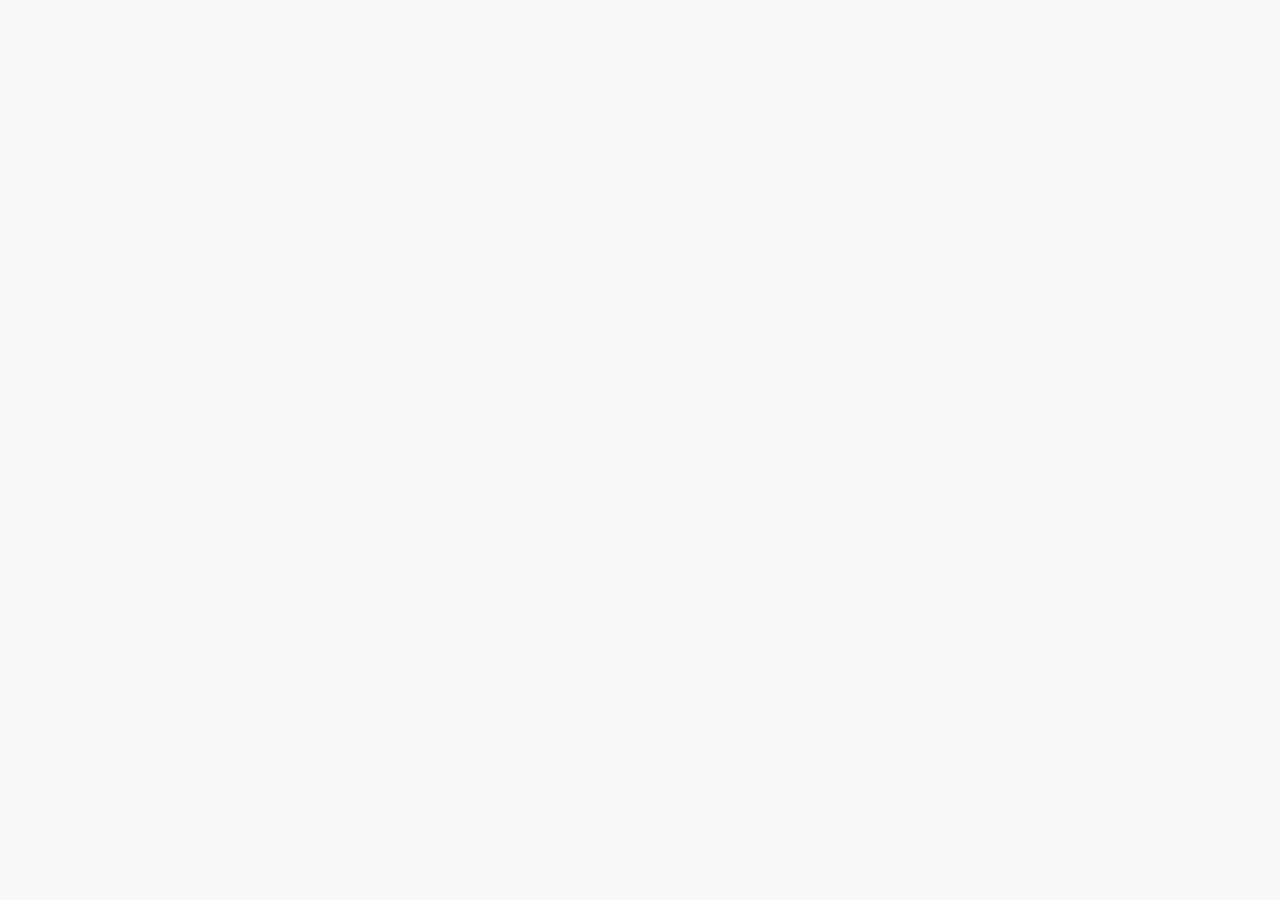
==== a-propos.html @ c0b36836 "update website" ====
<!DOCTYPE html>
<html lang="fr">
<head>
  <meta charset="UTF-8">
  <meta name="viewport" content="width=device-width, initial-scale=1">
  <meta name="description" content="Élan Fitness, salle de sport à Casablanca : musculation, yoga, cardio et boxe fitness avec des coachs diplômés. Réservez votre cours d'essai gratuit.">
  <title>Élan Fitness | Salle de sport à Casablanca</title>

  <link rel="preconnect" href="https://fonts.googleapis.com">
  <link rel="preconnect" href="https://fonts.gstatic.com" crossorigin>
  <link href="https://fonts.googleapis.com/css2?family=Inter:wght@400;500;600&family=Poppins:wght@600;700;800&display=swap" rel="stylesheet">

  <link rel="stylesheet" href="style (2).css">
</head>
---- style (2).css ----
* {
  box-sizing: border-box;
  margin: 0;
  padding: 0;
}

html {
  scroll-behavior: smooth;
}

body {
  font-family: 'Inter', Arial, sans-serif;
  font-size: 16px;
  line-height: 1.5;
  color: #1F2937;
  background-color: #F7F8FA;
}

h1, h2, h3, h4 {
  font-family: 'Poppins', Arial, sans-serif;
  color: #0F1B2D;
}

a {
  color: inherit;
  text-decoration: none;
}

ul {
  list-style: none;
}

img {
  display: block;
  max-width: 100%;
}

a:focus-visible,
button:focus-visible {
  outline: 3px solid #FF6B2C;
  outline-offset: 2px;
}

.conteneur {
  width: 100%;
  max-width: 1200px;
  margin: 0 auto;
  padding: 0 24px;
}

.section {
  padding: 96px 0;
}

.section-blanche {
  background-color: #FFFFFF;
  border-top: 1px solid #E5E7EB;
  border-bottom: 1px solid #E5E7EB;
}

.section-titre {
  max-width: 640px;
  margin: 0 auto 64px;
  text-align: center;
}

.section-titre h2 {
  font-size: 32px;
  margin-bottom: 16px;
}

.section-titre h3 {
  font-size: 26px;
  margin-bottom: 12px;
}

.section-titre p {
  color: #4B5563;
}

.sur-titre {
  font-size: 14px;
  font-weight: 600;
  color: #FF6B2C;
  text-transform: uppercase;
  letter-spacing: 1px;
  margin-bottom: 12px;
}

.bouton {
  display: inline-block;
  padding: 14px 28px;
  border-radius: 8px;
  font-size: 16px;
  font-weight: 600;
  text-align: center;
  cursor: pointer;
}

.bouton-principal {
  background-color: #FF6B2C;
  border: 1px solid #FF6B2C;
  color: #FFFFFF;
}

.bouton-principal:hover {
  background-color: #F05817;
}

.bouton-secondaire {
  background-color: #FFFFFF;
  border: 1px solid #0F1B2D;
  color: #0F1B2D;
}

.bouton-secondaire:hover {
  background-color: #F3F4F6;
}

.cartes {
  display: flex;
  gap: 24px;
}

.carte {
  flex: 1;
  background-color: #FFFFFF;
  border: 1px solid #E5E7EB;
  border-radius: 12px;
  box-shadow: 0 1px 3px rgba(15, 27, 45, 0.08);
}

.icone {
  width: 48px;
  height: 48px;
  background-color: #FFF0EA;
  border-radius: 8px;
  display: flex;
  align-items: center;
  justify-content: center;
}

.icone img {
  width: 24px;
  height: 24px;
}

.icone-petite {
  width: 32px;
  height: 32px;
  border-radius: 50%;
}

.icone-petite img {
  width: 16px;
  height: 16px;
}

.en-tete {
  position: sticky;
  top: 0;
  z-index: 10;
  background-color: #FFFFFF;
  border-bottom: 1px solid #E5E7EB;
}

.en-tete-contenu {
  height: 80px;
  display: flex;
  align-items: center;
  justify-content: space-between;
}

.logo {
  display: flex;
  align-items: center;
  font-family: 'Poppins', Arial, sans-serif;
  font-size: 24px;
  font-weight: 700;
  color: #0F1B2D;
}

.logo::after {
  content: "";
  width: 10px;
  height: 10px;
  margin-left: 8px;
  background-color: #FF6B2C;
  border-radius: 50%;
}

.menu {
  display: flex;
  gap: 32px;
}

.menu a {
  font-weight: 500;
  padding-bottom: 4px;
  border-bottom: 2px solid transparent;
}

.menu a:hover {
  color: #FF6B2C;
}

.menu .lien-actif {
  color: #FF6B2C;
  font-weight: 600;
  border-bottom-color: #FF6B2C;
}

.hero {
  padding: 64px 0 96px;
}

.hero-contenu {
  display: flex;
  align-items: center;
  gap: 32px;
}

.hero-texte {
  flex: 7;
}

.hero-texte h1 {
  font-size: 48px;
  font-weight: 800;
  line-height: 1.2;
  margin-bottom: 24px;
}

.hero-description {
  max-width: 520px;
  font-size: 18px;
  line-height: 1.6;
  color: #4B5563;
  margin-bottom: 32px;
}

.boutons {
  display: flex;
  flex-wrap: wrap;
  gap: 16px;
}

.hero-image {
  flex: 5;
  min-width: 0;
  height: 400px;
  object-fit: cover;
  border-radius: 16px;
  border: 1px solid #E5E7EB;
  box-shadow: 0 10px 25px rgba(15, 27, 45, 0.15);
}

.chiffres {
  display: flex;
  margin-top: 64px;
  padding: 32px;
  background-color: #FFFFFF;
  border: 1px solid #E5E7EB;
  border-radius: 12px;
  box-shadow: 0 1px 3px rgba(15, 27, 45, 0.08);
}

.chiffre {
  flex: 1;
  text-align: center;
  font-weight: 500;
  color: #0F1B2D;
}

.chiffre + .chiffre {
  border-left: 1px solid #E5E7EB;
}

.chiffre-nombre {
  font-family: 'Poppins', Arial, sans-serif;
  font-size: 36px;
  font-weight: 800;
  color: #FF6B2C;
}

.carte-avantage {
  padding: 24px;
  background-color: #F7F8FA;
  box-shadow: none;
}

.carte-avantage .icone {
  margin-bottom: 20px;
}

.carte-avantage h3 {
  font-size: 20px;
  margin-bottom: 8px;
}

.carte-avantage p {
  color: #4B5563;
  line-height: 1.6;
}

.apropos-contenu {
  display: flex;
  align-items: center;
  gap: 64px;
}

.apropos-texte {
  flex: 7;
}

.apropos-texte h2 {
  font-size: 36px;
  line-height: 1.2;
  margin-bottom: 20px;
}

.apropos-texte p {
  color: #4B5563;
  line-height: 1.7;
  margin-bottom: 16px;
}

.valeurs {
  display: flex;
  gap: 16px;
  margin-top: 32px;
}

.valeur {
  flex: 1;
  display: flex;
  align-items: center;
  gap: 12px;
  padding: 12px 16px;
  background-color: #FFFFFF;
  border: 1px solid #E5E7EB;
  border-radius: 12px;
  font-family: 'Poppins', Arial, sans-serif;
  font-size: 14px;
  font-weight: 600;
  color: #0F1B2D;
}

.apropos-image {
  flex: 5;
  min-width: 0;
  height: 360px;
  object-fit: cover;
  border-radius: 16px;
  box-shadow: 0 10px 25px rgba(15, 27, 45, 0.15);
}

.carte-programme {
  display: flex;
  flex-direction: column;
  overflow: hidden;
}

.carte-programme > img {
  width: 100%;
  height: 200px;
  object-fit: cover;
}

.programme-corps {
  flex: 1;
  display: flex;
  flex-direction: column;
  padding: 20px;
}

.programme-corps h3 {
  font-size: 20px;
  margin-bottom: 8px;
}

.programme-corps p {
  font-size: 15px;
  color: #4B5563;
}

.etiquette {
  align-self: flex-start;
  padding: 4px 10px;
  margin-bottom: 12px;
  border-radius: 6px;
  font-size: 12px;
  font-weight: 600;
}

.etiquette-orange {
  background-color: #FFEDE5;
  color: #C2410C;
}

.etiquette-bleue {
  background-color: #DBEAFE;
  color: #1D4ED8;
}

.etiquette-verte {
  background-color: #D1FAE5;
  color: #047857;
}

.programme-corps .duree {
  display: flex;
  align-items: center;
  gap: 8px;
  margin-top: auto;
  padding-top: 16px;
  border-top: 1px solid #E5E7EB;
  font-size: 13px;
  font-weight: 600;
  color: #0F1B2D;
}

.programme-corps h3 + p {
  margin-bottom: 16px;
}

.duree img {
  width: 16px;
  height: 16px;
}

.formules {
  margin-top: 96px;
}

.formule {
  position: relative;
  display: flex;
  flex-direction: column;
  padding: 28px;
}

.formule h4 {
  font-size: 20px;
}

.prix {
  margin: 8px 0 16px;
  font-family: 'Poppins', Arial, sans-serif;
  font-size: 30px;
  font-weight: 800;
  color: #FF6B2C;
}

.prix span {
  font-family: 'Inter', Arial, sans-serif;
  font-size: 16px;
  font-weight: 500;
  color: #4B5563;
}

.prix-note {
  margin: -8px 0 16px;
  font-size: 13px;
  color: #4B5563;
}

.formule-liste {
  flex: 1;
  margin-bottom: 24px;
}

.formule-liste li {
  padding-left: 28px;
  margin-bottom: 12px;
  font-size: 15px;
  background-image: url('img/icone-check.svg');
  background-repeat: no-repeat;
  background-position: left center;
  background-size: 16px;
}

.formule .bouton {
  display: block;
}

.formule-populaire {
  border: 2px solid #FF6B2C;
  box-shadow: 0 10px 25px rgba(255, 107, 44, 0.2);
}

.badge-populaire {
  position: absolute;
  top: -14px;
  left: 50%;
  transform: translateX(-50%);
  padding: 4px 14px;
  background-color: #FF6B2C;
  border-radius: 999px;
  font-size: 12px;
  font-weight: 700;
  text-transform: uppercase;
  color: #FFFFFF;
}

.pied-de-page {
  padding: 48px 0 32px;
  background-color: #0F1B2D;
  color: #FFFFFF;
}

.pied-haut {
  display: flex;
  justify-content: space-between;
  align-items: flex-start;
  padding-bottom: 32px;
  border-bottom: 1px solid rgba(255, 255, 255, 0.15);
}

.logo-clair {
  color: #FFFFFF;
}

.slogan {
  margin-top: 8px;
  font-size: 14px;
  font-style: italic;
  color: #CBD5E1;
}

.menu-pied {
  gap: 24px;
}

.menu-pied a {
  font-size: 14px;
  font-weight: 400;
  color: #E2E8F0;
}

.pied-bas {
  display: flex;
  justify-content: space-between;
  margin-top: 24px;
  font-size: 13px;
  color: #94A3B8;
}
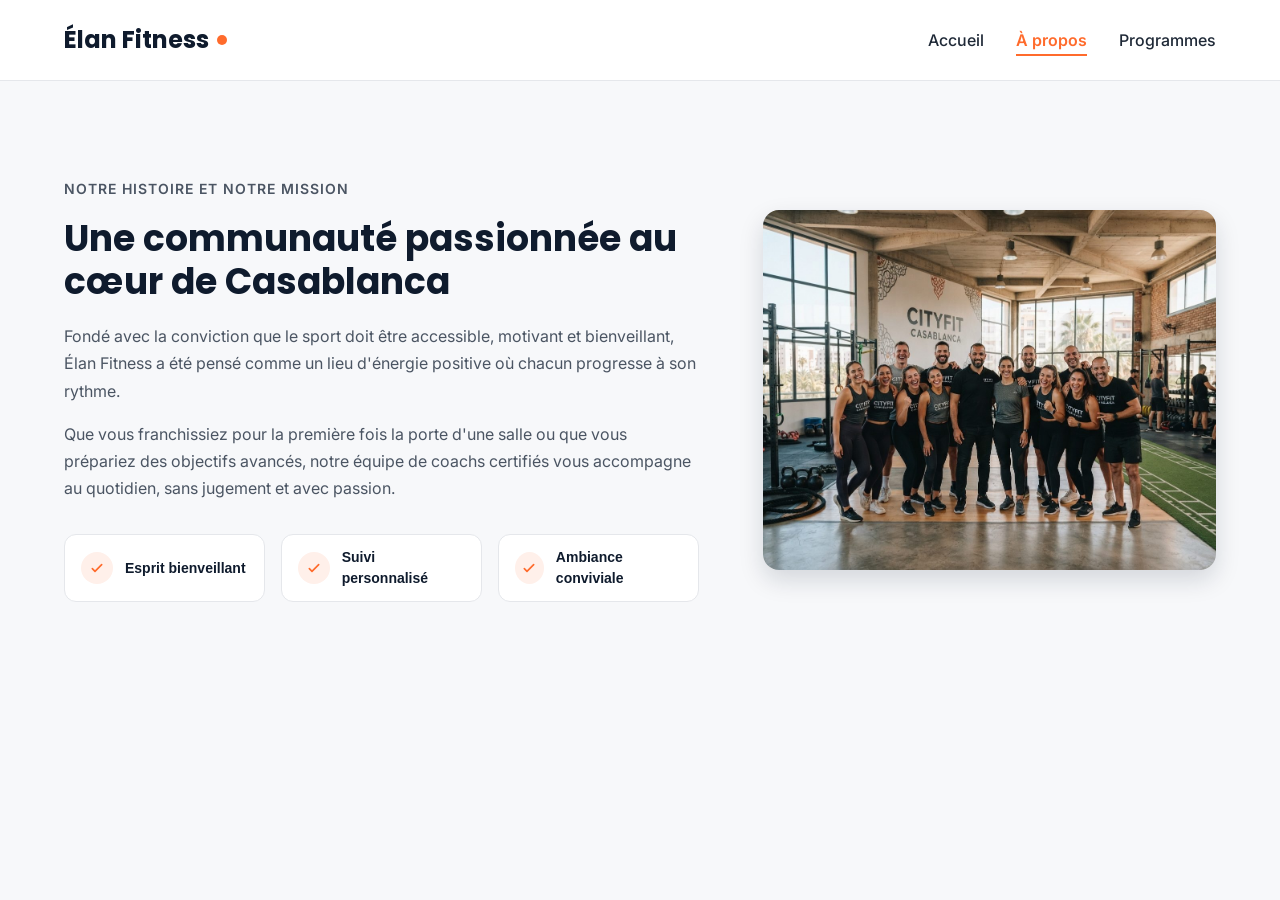
==== commit a635032d: "next step" ====
--- a/a-propos.html
+++ b/a-propos.html
@@ -9,6 +9,61 @@
   <link rel="preconnect" href="https://fonts.googleapis.com">
   <link rel="preconnect" href="https://fonts.gstatic.com" crossorigin>
   <link href="https://fonts.googleapis.com/css2?family=Inter:wght@400;500;600&family=Poppins:wght@600;700;800&display=swap" rel="stylesheet">
+  <link rel="stylesheet" href="style (2).css">
 
-  <link rel="stylesheet" href="style (2).css">
-</head>+</head>
+
+<body>
+      <header class="en-tete">
+    
+    <div class="conteneur en-tete-contenu">
+      <a href="#accueil" class="logo">Élan Fitness</a>
+
+      <nav aria-label="Navigation principale">
+        <ul class="menu">
+          <li><a href="index (2).html" target="_blank">Accueil</a></li>
+          <li><a href="a-propos.html" class="lien-actif">À propos</a></li>
+          <li><a href="programmes.html" target="_blank">Programmes</a></li>
+        </ul>
+      </nav>
+    </div>
+  </header>
+
+  <section id="a-propos" class="section">
+      <div class="conteneur apropos-contenu">
+
+        <div class="apropos-texte">
+          <p class="sur-titre">Notre histoire et notre mission</p>
+          <h2>Une communauté passionnée au cœur de Casablanca</h2>
+          <p>
+            Fondé avec la conviction que le sport doit être accessible, motivant et bienveillant,
+            Élan Fitness a été pensé comme un lieu d'énergie positive où chacun progresse à son rythme.
+          </p>
+          <p>
+            Que vous franchissiez pour la première fois la porte d'une salle ou que vous prépariez des
+            objectifs avancés, notre équipe de coachs certifiés vous accompagne au quotidien, sans
+            jugement et avec passion.
+          </p>
+
+          <ul class="valeurs">
+            <li class="valeur">
+              <div class="icone icone-petite"><img src="img/icone-check.svg" alt=""></div>
+              <span>Esprit bienveillant</span>
+            </li>
+            <li class="valeur">
+              <div class="icone icone-petite"><img src="img/icone-check.svg" alt=""></div>
+              <span>Suivi personnalisé</span>
+            </li>
+            <li class="valeur">
+              <div class="icone icone-petite"><img src="img/icone-check.svg" alt=""></div>
+              <span>Ambiance conviviale</span>
+            </li>
+          </ul>
+        </div>
+
+        <img class="apropos-image" src="img/equipe.jpg" alt="L'équipe de coachs d'Élan Fitness réunie dans la salle">
+
+      </div>
+    </section>
+    
+</body>
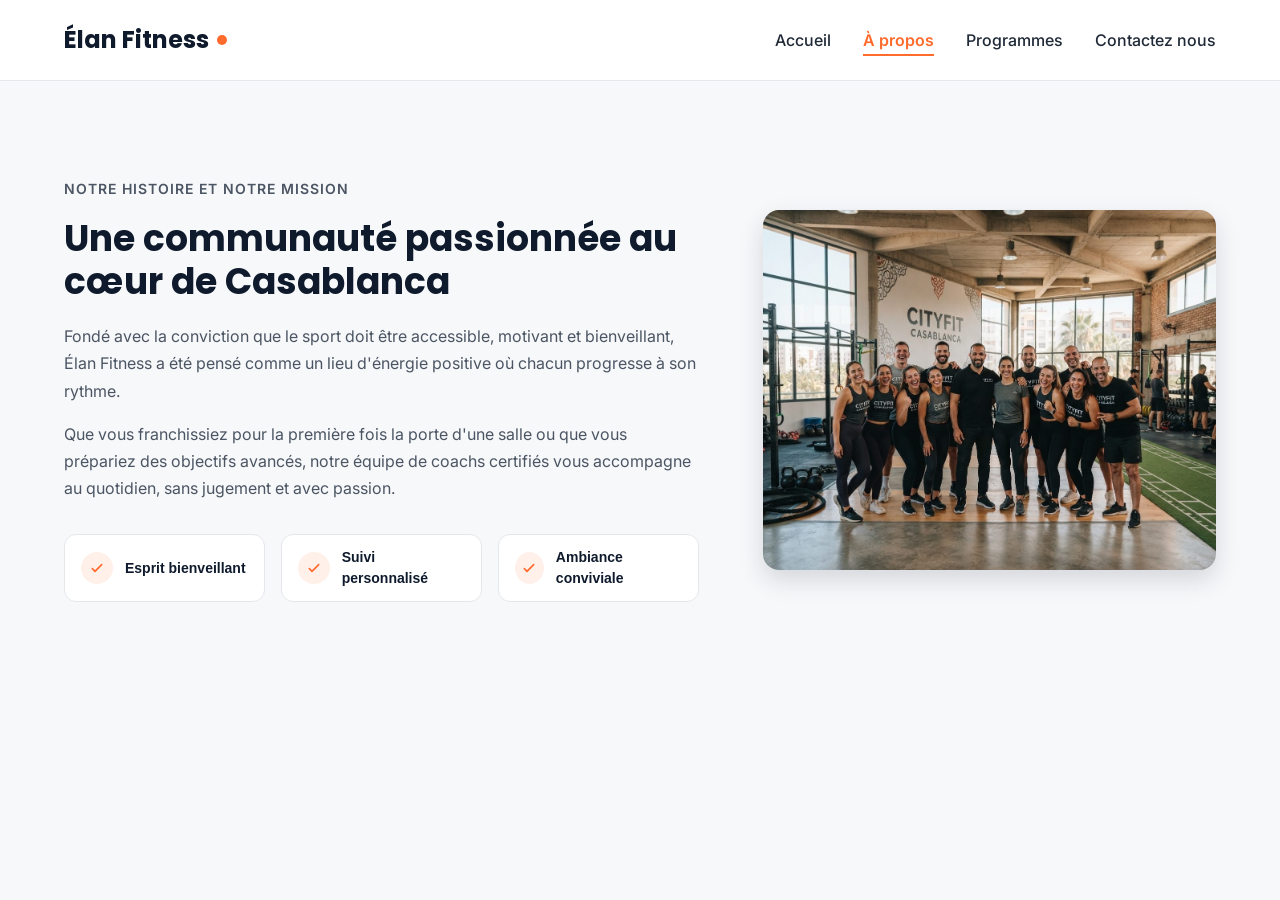
==== commit 24c7d107: "next step" ====
--- a/a-propos.html
+++ b/a-propos.html
@@ -24,6 +24,7 @@
           <li><a href="index (2).html" target="_blank">Accueil</a></li>
           <li><a href="a-propos.html" class="lien-actif">À propos</a></li>
           <li><a href="programmes.html" target="_blank">Programmes</a></li>
+          <li><a href="contactez nous.html" target="blank">Contactez nous</a></li>
         </ul>
       </nav>
     </div>
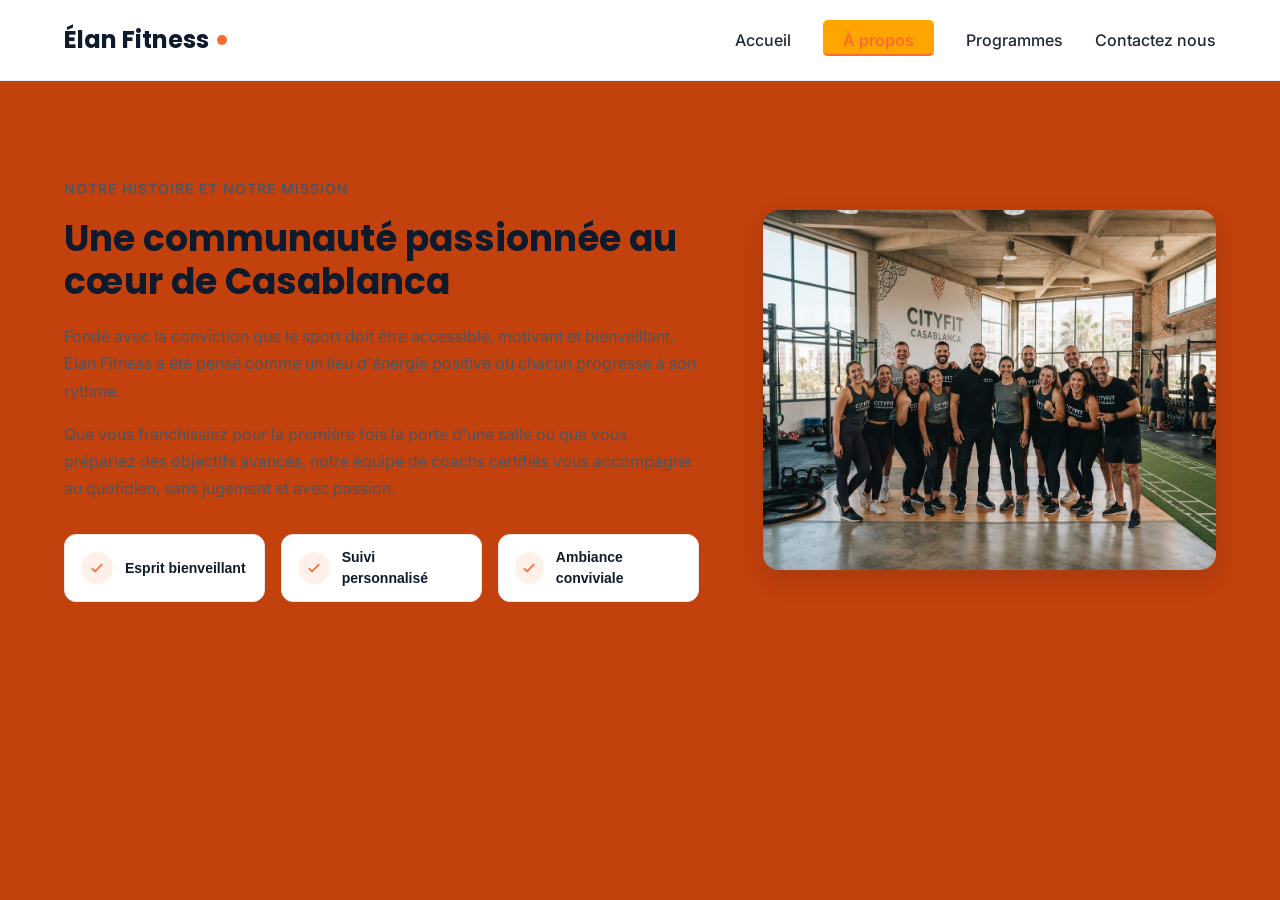
==== commit 21277dea: "next step" ====
--- a/a-propos.html
+++ b/a-propos.html
@@ -9,7 +9,7 @@
   <link rel="preconnect" href="https://fonts.googleapis.com">
   <link rel="preconnect" href="https://fonts.gstatic.com" crossorigin>
   <link href="https://fonts.googleapis.com/css2?family=Inter:wght@400;500;600&family=Poppins:wght@600;700;800&display=swap" rel="stylesheet">
-  <link rel="stylesheet" href="style (2).css">
+  <link rel="stylesheet" href="style2.css">
 
 </head>
 
@@ -24,7 +24,7 @@
           <li><a href="index (2).html" target="_blank">Accueil</a></li>
           <li><a href="a-propos.html" class="lien-actif">À propos</a></li>
           <li><a href="programmes.html" target="_blank">Programmes</a></li>
-          <li><a href="contactez nous.html" target="blank">Contactez nous</a></li>
+          <li><a href="contactez-nous.html" target="blank">Contactez nous</a></li>
         </ul>
       </nav>
     </div>
--- a/style2.css
+++ b/style2.css
@@ -0,0 +1,560 @@
+* {
+  box-sizing: border-box;
+  margin: 0;
+  padding: 0;
+}
+
+html {
+  scroll-behavior: smooth;
+}
+
+body {
+  font-family: 'Inter', Arial, sans-serif;
+  font-size: 16px;
+  line-height: 1.5;
+  color: #1F2937;
+  background-color: #F7F8FA;
+}
+
+h1, h2, h3, h4 {
+  font-family: 'Poppins', Arial, sans-serif;
+  color: #0F1B2D;
+}
+
+a {
+  color: inherit;
+  text-decoration: none;
+}
+
+ul {
+  list-style: none;
+}
+
+img {
+  display: block;
+  max-width: 100%;
+}
+
+a:focus-visible,
+button:focus-visible {
+  outline: 3px solid #FF6B2C;
+  outline-offset: 2px;
+}
+
+.conteneur {
+  width: 100%;
+  max-width: 1200px;
+  margin: 0 auto;
+  padding: 0 24px;
+}
+
+.section {
+  padding: 96px 0;
+}
+
+.section-blanche {
+  background-color: #FFFFFF;
+  border-top: 1px solid #E5E7EB;
+  border-bottom: 1px solid #E5E7EB;
+}
+
+.section-titre {
+  max-width: 640px;
+  margin: 0 auto 64px;
+  text-align: center;
+}
+
+.section-titre h2 {
+  font-size: 32px;
+  margin-bottom: 16px;
+}
+
+.section-titre h3 {
+  font-size: 26px;
+  margin-bottom: 12px;
+}
+
+.section-titre p {
+  color: #4B5563;
+}
+
+.sur-titre {
+  font-size: 14px;
+  font-weight: 600;
+  color: #FF6B2C;
+  text-transform: uppercase;
+  letter-spacing: 1px;
+  margin-bottom: 12px;
+}
+
+.bouton {
+  display: inline-block;
+  padding: 14px 28px;
+  border-radius: 8px;
+  font-size: 16px;
+  font-weight: 600;
+  text-align: center;
+  cursor: pointer;
+}
+
+.bouton-principal {
+  background-color: #FF6B2C;
+  border: 1px solid #FF6B2C;
+  color: #FFFFFF;
+}
+
+.bouton-principal:hover {
+  background-color: #F05817;
+}
+
+.bouton-secondaire {
+  background-color: #FFFFFF;
+  border: 1px solid #0F1B2D;
+  color: #0F1B2D;
+}
+
+.bouton-secondaire:hover {
+  background-color: #F3F4F6;
+}
+
+.cartes {
+  display: flex;
+  gap: 24px;
+}
+
+.carte {
+  flex: 1;
+  background-color: #FFFFFF;
+  border: 1px solid #E5E7EB;
+  border-radius: 12px;
+  box-shadow: 0 1px 3px rgba(15, 27, 45, 0.08);
+}
+
+.icone {
+  width: 48px;
+  height: 48px;
+  background-color: #FFF0EA;
+  border-radius: 8px;
+  display: flex;
+  align-items: center;
+  justify-content: center;
+}
+
+.icone img {
+  width: 24px;
+  height: 24px;
+}
+
+.icone-petite {
+  width: 32px;
+  height: 32px;
+  border-radius: 50%;
+}
+
+.icone-petite img {
+  width: 16px;
+  height: 16px;
+}
+
+.en-tete {
+  position: sticky;
+  top: 0;
+  z-index: 10;
+  background-color: #FFFFFF;
+  border-bottom: 1px solid #E5E7EB;
+}
+
+.en-tete-contenu {
+  height: 80px;
+  display: flex;
+  align-items: center;
+  justify-content: space-between;
+}
+
+.logo {
+  display: flex;
+  align-items: center;
+  font-family: 'Poppins', Arial, sans-serif;
+  font-size: 24px;
+  font-weight: 700;
+  color: #0F1B2D;
+}
+
+.logo::after {
+  content: "";
+  width: 10px;
+  height: 10px;
+  margin-left: 8px;
+  background-color: #FF6B2C;
+  border-radius: 50%;
+}
+
+.menu {
+  display: flex;
+  gap: 32px;
+}
+
+.menu a {
+  font-weight: 500;
+  padding-bottom: 4px;
+  border-bottom: 2px solid transparent;
+}
+
+.menu a:hover {
+  color: #FF6B2C;
+}
+
+.menu .lien-actif {
+  color: #FF6B2C;
+  font-weight: 600;
+  border-bottom-color: #FF6B2C;
+}
+
+.hero {
+  padding: 64px 0 96px;
+}
+
+.hero-contenu {
+  display: flex;
+  align-items: center;
+  gap: 32px;
+}
+
+.hero-texte {
+  flex: 7;
+}
+
+.hero-texte h1 {
+  font-size: 48px;
+  font-weight: 800;
+  line-height: 1.2;
+  margin-bottom: 24px;
+}
+
+.hero-description {
+  max-width: 520px;
+  font-size: 18px;
+  line-height: 1.6;
+  color: #4B5563;
+  margin-bottom: 32px;
+}
+
+.boutons {
+  display: flex;
+  flex-wrap: wrap;
+  gap: 16px;
+}
+
+.hero-image {
+  flex: 5;
+  min-width: 0;
+  height: 400px;
+  object-fit: cover;
+  border-radius: 16px;
+  border: 1px solid #E5E7EB;
+  box-shadow: 0 10px 25px rgba(15, 27, 45, 0.15);
+}
+
+.chiffres {
+  display: flex;
+  margin-top: 64px;
+  padding: 32px;
+  background-color: #FFFFFF;
+  border: 1px solid #E5E7EB;
+  border-radius: 12px;
+  box-shadow: 0 1px 3px rgba(15, 27, 45, 0.08);
+}
+
+.chiffre {
+  flex: 1;
+  text-align: center;
+  font-weight: 500;
+  color: #0F1B2D;
+}
+
+.chiffre + .chiffre {
+  border-left: 1px solid #E5E7EB;
+}
+
+.chiffre-nombre {
+  font-family: 'Poppins', Arial, sans-serif;
+  font-size: 36px;
+  font-weight: 800;
+  color: #FF6B2C;
+}
+
+.carte-avantage {
+  padding: 24px;
+  background-color: #F7F8FA;
+  box-shadow: none;
+}
+
+.carte-avantage .icone {
+  margin-bottom: 20px;
+}
+
+.carte-avantage h3 {
+  font-size: 20px;
+  margin-bottom: 8px;
+}
+
+.carte-avantage p {
+  color: #4B5563;
+  line-height: 1.6;
+}
+
+.apropos-contenu {
+  display: flex;
+  align-items: center;
+  gap: 64px;
+}
+
+.apropos-texte {
+  flex: 7;
+}
+
+.apropos-texte h2 {
+  font-size: 36px;
+  line-height: 1.2;
+  margin-bottom: 20px;
+}
+
+.apropos-texte p {
+  color: #4B5563;
+  line-height: 1.7;
+  margin-bottom: 16px;
+}
+
+.valeurs {
+  display: flex;
+  gap: 16px;
+  margin-top: 32px;
+}
+
+.valeur {
+  flex: 1;
+  display: flex;
+  align-items: center;
+  gap: 12px;
+  padding: 12px 16px;
+  background-color: #FFFFFF;
+  border: 1px solid #E5E7EB;
+  border-radius: 12px;
+  font-family: 'Poppins', Arial, sans-serif;
+  font-size: 14px;
+  font-weight: 600;
+  color: #0F1B2D;
+}
+
+.apropos-image {
+  flex: 5;
+  min-width: 0;
+  height: 360px;
+  object-fit: cover;
+  border-radius: 16px;
+  box-shadow: 0 10px 25px rgba(15, 27, 45, 0.15);
+}
+
+.carte-programme {
+  display: flex;
+  flex-direction: column;
+  overflow: hidden;
+}
+
+.carte-programme > img {
+  width: 100%;
+  height: 200px;
+  object-fit: cover;
+}
+
+.programme-corps {
+  flex: 1;
+  display: flex;
+  flex-direction: column;
+  padding: 20px;
+}
+
+.programme-corps h3 {
+  font-size: 20px;
+  margin-bottom: 8px;
+}
+
+.programme-corps p {
+  font-size: 15px;
+  color: #4B5563;
+}
+
+.etiquette {
+  align-self: flex-start;
+  padding: 4px 10px;
+  margin-bottom: 12px;
+  border-radius: 6px;
+  font-size: 12px;
+  font-weight: 600;
+}
+
+.etiquette-orange {
+  background-color: #FFEDE5;
+  color: #C2410C;
+}
+
+.etiquette-bleue {
+  background-color: #DBEAFE;
+  color: #1D4ED8;
+}
+
+.etiquette-verte {
+  background-color: #D1FAE5;
+  color: #047857;
+}
+
+.programme-corps .duree {
+  display: flex;
+  align-items: center;
+  gap: 8px;
+  margin-top: auto;
+  padding-top: 16px;
+  border-top: 1px solid #E5E7EB;
+  font-size: 13px;
+  font-weight: 600;
+  color: #0F1B2D;
+}
+
+.programme-corps h3 + p {
+  margin-bottom: 16px;
+}
+
+.duree img {
+  width: 16px;
+  height: 16px;
+}
+
+.formules {
+  margin-top: 96px;
+}
+
+.formule {
+  position: relative;
+  display: flex;
+  flex-direction: column;
+  padding: 28px;
+}
+
+.formule h4 {
+  font-size: 20px;
+}
+
+.prix {
+  margin: 8px 0 16px;
+  font-family: 'Poppins', Arial, sans-serif;
+  font-size: 30px;
+  font-weight: 800;
+  color: #FF6B2C;
+}
+
+.prix span {
+  font-family: 'Inter', Arial, sans-serif;
+  font-size: 16px;
+  font-weight: 500;
+  color: #4B5563;
+}
+
+.prix-note {
+  margin: -8px 0 16px;
+  font-size: 13px;
+  color: #4B5563;
+}
+
+.formule-liste {
+  flex: 1;
+  margin-bottom: 24px;
+}
+
+.formule-liste li {
+  padding-left: 28px;
+  margin-bottom: 12px;
+  font-size: 15px;
+  background-image: url('img/icone-check.svg');
+  background-repeat: no-repeat;
+  background-position: left center;
+  background-size: 16px;
+}
+
+.formule .bouton {
+  display: block;
+}
+
+.formule-populaire {
+  border: 2px solid #FF6B2C;
+  box-shadow: 0 10px 25px rgba(255, 107, 44, 0.2);
+}
+
+.badge-populaire {
+  position: absolute;
+  top: -14px;
+  left: 50%;
+  transform: translateX(-50%);
+  padding: 4px 14px;
+  background-color: #FF6B2C;
+  border-radius: 999px;
+  font-size: 12px;
+  font-weight: 700;
+  text-transform: uppercase;
+  color: #FFFFFF;
+}
+
+.pied-de-page {
+  padding: 48px 0 32px;
+  background-color: #0F1B2D;
+  color: #FFFFFF;
+}
+
+.pied-haut {
+  display: flex;
+  justify-content: space-between;
+  align-items: flex-start;
+  padding-bottom: 32px;
+  border-bottom: 1px solid rgba(255, 255, 255, 0.15);
+}
+
+.logo-clair {
+  color: #FFFFFF;
+}
+
+.slogan {
+  margin-top: 8px;
+  font-size: 14px;
+  font-style: italic;
+  color: #CBD5E1;
+}
+
+.menu-pied {
+  gap: 24px;
+}
+
+.menu-pied a {
+  font-size: 14px;
+  font-weight: 400;
+  color: #E2E8F0;
+}
+
+.pied-bas {
+  display: flex;
+  justify-content: space-between;
+  margin-top: 24px;
+  font-size: 13px;
+  color: #94A3B8;
+}
+
+.lien-actif {
+    color: white;
+    text-decoration: none;
+    padding: 10px 20px;
+    background-color: orange;
+    border-radius: 5px;
+}
+
+body {
+  background-color: #C2410C;
+
+}
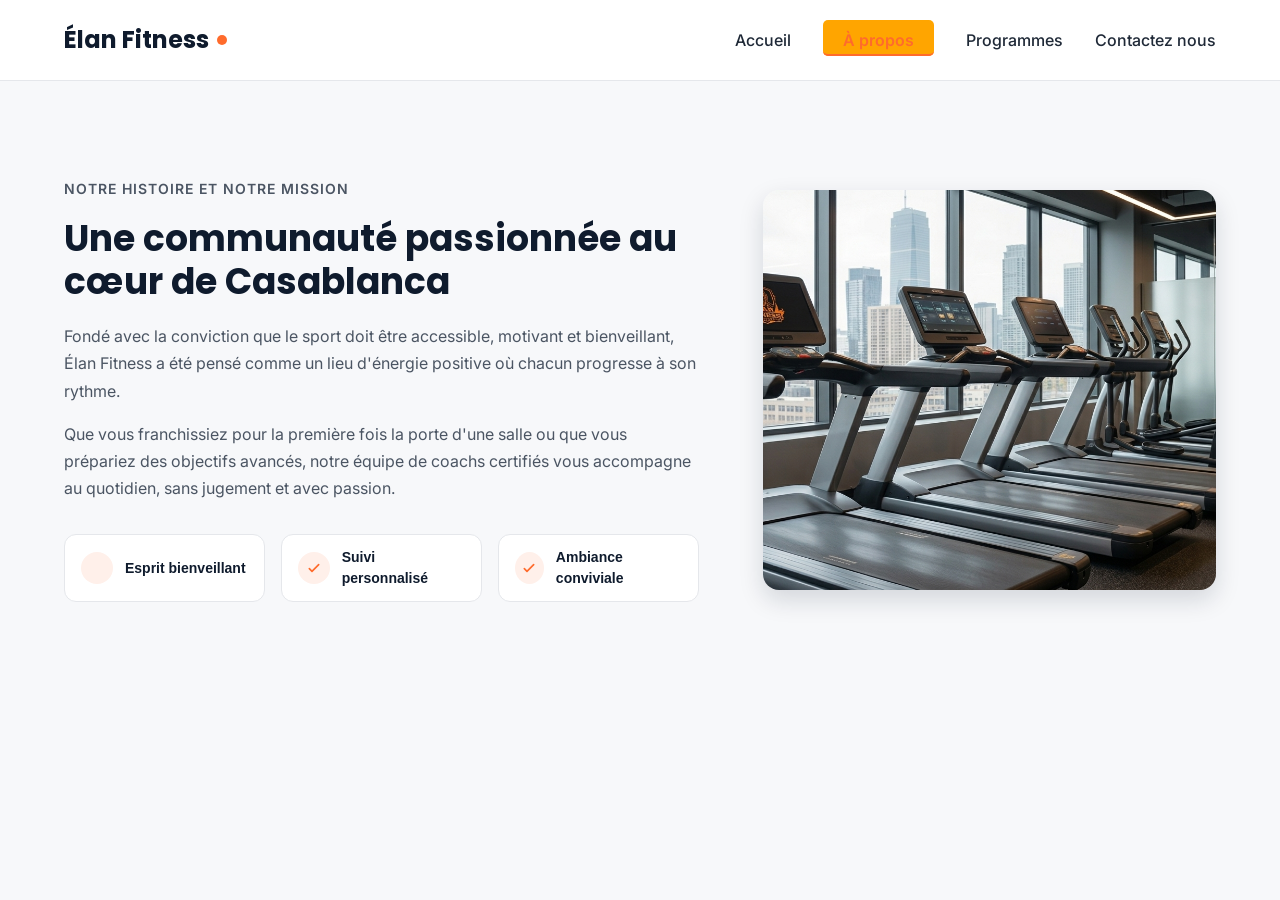
==== commit fdc2f4fb: "next step" ====
--- a/a-propos.html
+++ b/a-propos.html
@@ -48,7 +48,7 @@
 
           <ul class="valeurs">
             <li class="valeur">
-              <div class="icone icone-petite"><img src="img/icone-check.svg" alt=""></div>
+              <div class="icone icone-petite"><img src="img/icone-check" alt=""></div>
               <span>Esprit bienveillant</span>
             </li>
             <li class="valeur">
@@ -62,7 +62,7 @@
           </ul>
         </div>
 
-        <img class="apropos-image" src="img/equipe.jpg" alt="L'équipe de coachs d'Élan Fitness réunie dans la salle">
+        <img class="apropos-image" src="img/Gemini_Generated_Image_3ueyxz3ueyxz3uey (3).jpg" alt="L'équipe de coachs d'Élan Fitness réunie dans la salle">
 
       </div>
     </section>
--- a/style2.css
+++ b/style2.css
@@ -158,6 +158,7 @@
 
 .en-tete {
   position: sticky;
+  width: 100%;
   top: 0;
   z-index: 10;
   background-color: #FFFFFF;
@@ -243,6 +244,10 @@
   display: flex;
   flex-wrap: wrap;
   gap: 16px;
+}
+@keyframes fadeIn {
+  from { opacity: 0; }
+  to { opacity: 1; }
 }
 
 .hero-image {
@@ -253,6 +258,8 @@
   border-radius: 16px;
   border: 1px solid #E5E7EB;
   box-shadow: 0 10px 25px rgba(15, 27, 45, 0.15);
+  animation: fadeIn 3s ease-in-out;
+
 }
 
 .chiffres {
@@ -349,10 +356,12 @@
 .apropos-image {
   flex: 5;
   min-width: 0;
-  height: 360px;
+  height: 400px;
   object-fit: cover;
   border-radius: 16px;
   box-shadow: 0 10px 25px rgba(15, 27, 45, 0.15);
+    animation: fadeIn 3s ease-in-out;
+  
 }
 
 .carte-programme {
@@ -418,6 +427,7 @@
   font-size: 13px;
   font-weight: 600;
   color: #0F1B2D;
+  animation: fadeIn 3s ease-in-out;
 }
 
 .programme-corps h3 + p {
@@ -427,6 +437,7 @@
 .duree img {
   width: 16px;
   height: 16px;
+  animation: fadeIn 3s ease-in-out;
 }
 
 .formules {
@@ -504,6 +515,7 @@
 }
 
 .pied-de-page {
+  width: 100%;
   padding: 48px 0 32px;
   background-color: #0F1B2D;
   color: #FFFFFF;
@@ -553,8 +565,48 @@
     background-color: orange;
     border-radius: 5px;
 }
-
-body {
-  background-color: #C2410C;
-
-}+.logo img{
+  width: 150px;
+  height: 80px;
+}
+@media screen and (max-width: 780px) {
+
+  .hero-contenu {
+    display: flex;
+    flex-direction: column;
+  }
+
+  .cartes {
+    display: flex;
+    flex-direction: column;
+  }
+
+  .apropos-contenu {
+    display: flex;
+    flex-direction: column;
+  }
+
+} 
+
+.cta-button {
+  background: #ff3b30;
+  color: #fff;
+  padding: 14px 32px;
+  border: none;
+  border-radius: 6px;
+  font-weight: 700;
+  text-transform: uppercase;
+  animation: pulse 2s infinite;
+  transition: transform 0.2s ease;
+}
+
+.cta-button:hover {
+  transform: scale(1.05);
+}
+
+@keyframes pulse {
+  0%   { box-shadow: 0 0 0 0 rgba(255, 59, 48, 0.6); }
+  70%  { box-shadow: 0 0 0 16px rgba(255, 59, 48, 0); }
+  100% { box-shadow: 0 0 0 0 rgba(255, 59, 48, 0); }
+}
+
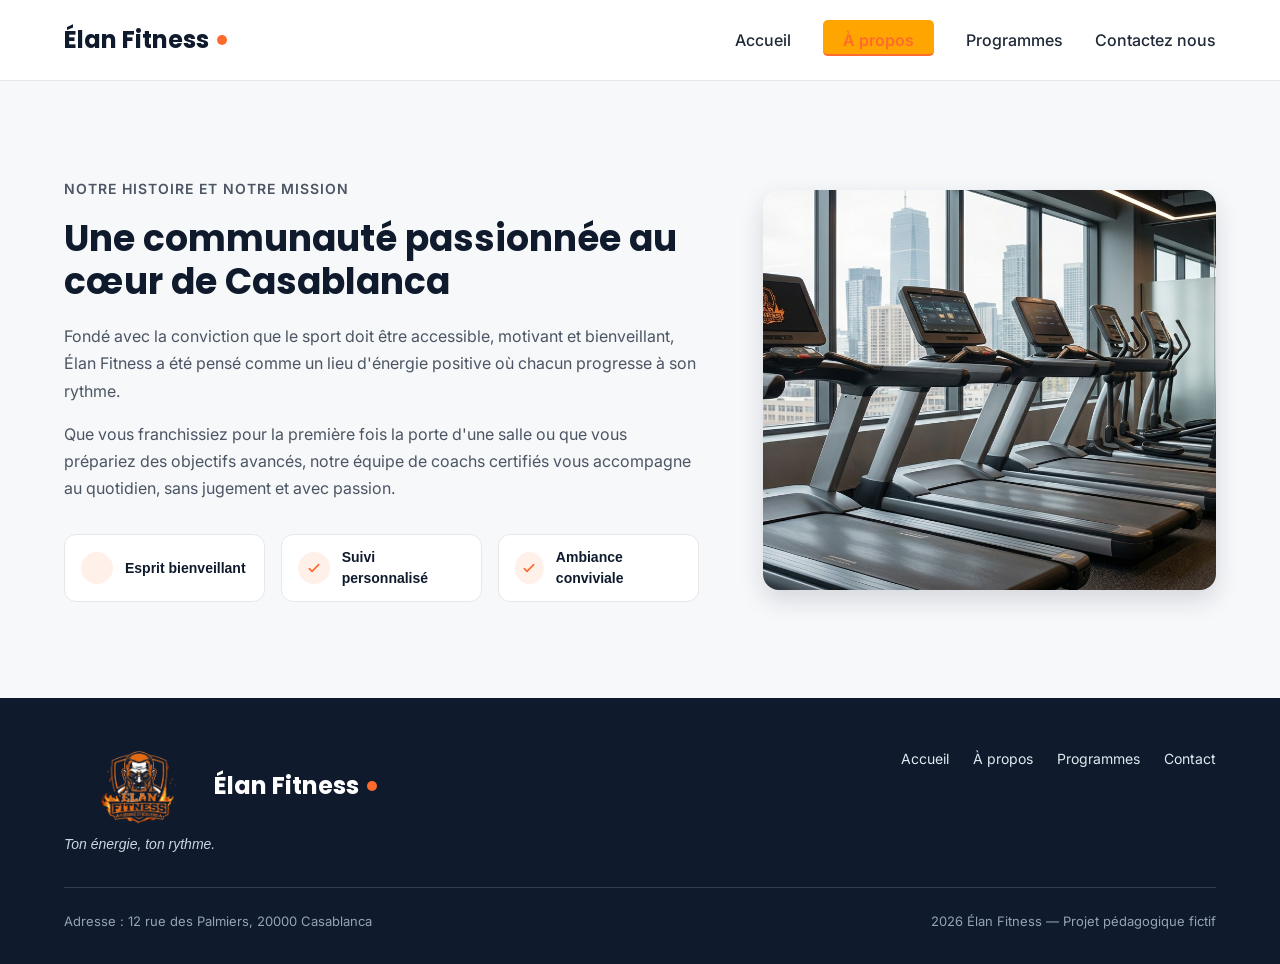
==== commit 73b60714: "next step" ====
--- a/a-propos.html
+++ b/a-propos.html
@@ -66,5 +66,30 @@
 
       </div>
     </section>
-    
+       <footer class="pied-de-page">
+    <div class="conteneur">
+
+      <div class="pied-haut">
+        <div>
+      <p class="logo logo-clair"><img src="img/logo.png-removebg-preview.png">Élan Fitness</p>
+          <p class="slogan">Ton énergie, ton rythme.</p>
+        </div>
+
+        <nav aria-label="Navigation du pied de page">
+          <ul class="menu menu-pied">
+             <li><a href="accueil" target="_blank">Accueil</a></li>
+             <li><a href="a-propos.html" target="_blank">À propos</a></li>
+            <li><a href="programmes.html" target="_blank">Programmes</a></li>
+             <li><a href="contactez-nous.html" target="_blank">Contact</a></li>
+          </ul>
+        </nav>
+      </div>
+
+      <div class="pied-bas">
+        <p>Adresse : 12 rue des Palmiers, 20000 Casablanca</p>
+        <p>2026 Élan Fitness — Projet pédagogique fictif</p>
+      </div>
+
+    </div>
+  </footer>
 </body>
--- a/style2.css
+++ b/style2.css
@@ -609,4 +609,9 @@
   70%  { box-shadow: 0 0 0 16px rgba(255, 59, 48, 0); }
   100% { box-shadow: 0 0 0 0 rgba(255, 59, 48, 0); }
 }
-
+button{
+  margin-bottom: 100px;
+}
+form{
+margin-top: 50px;
+}
